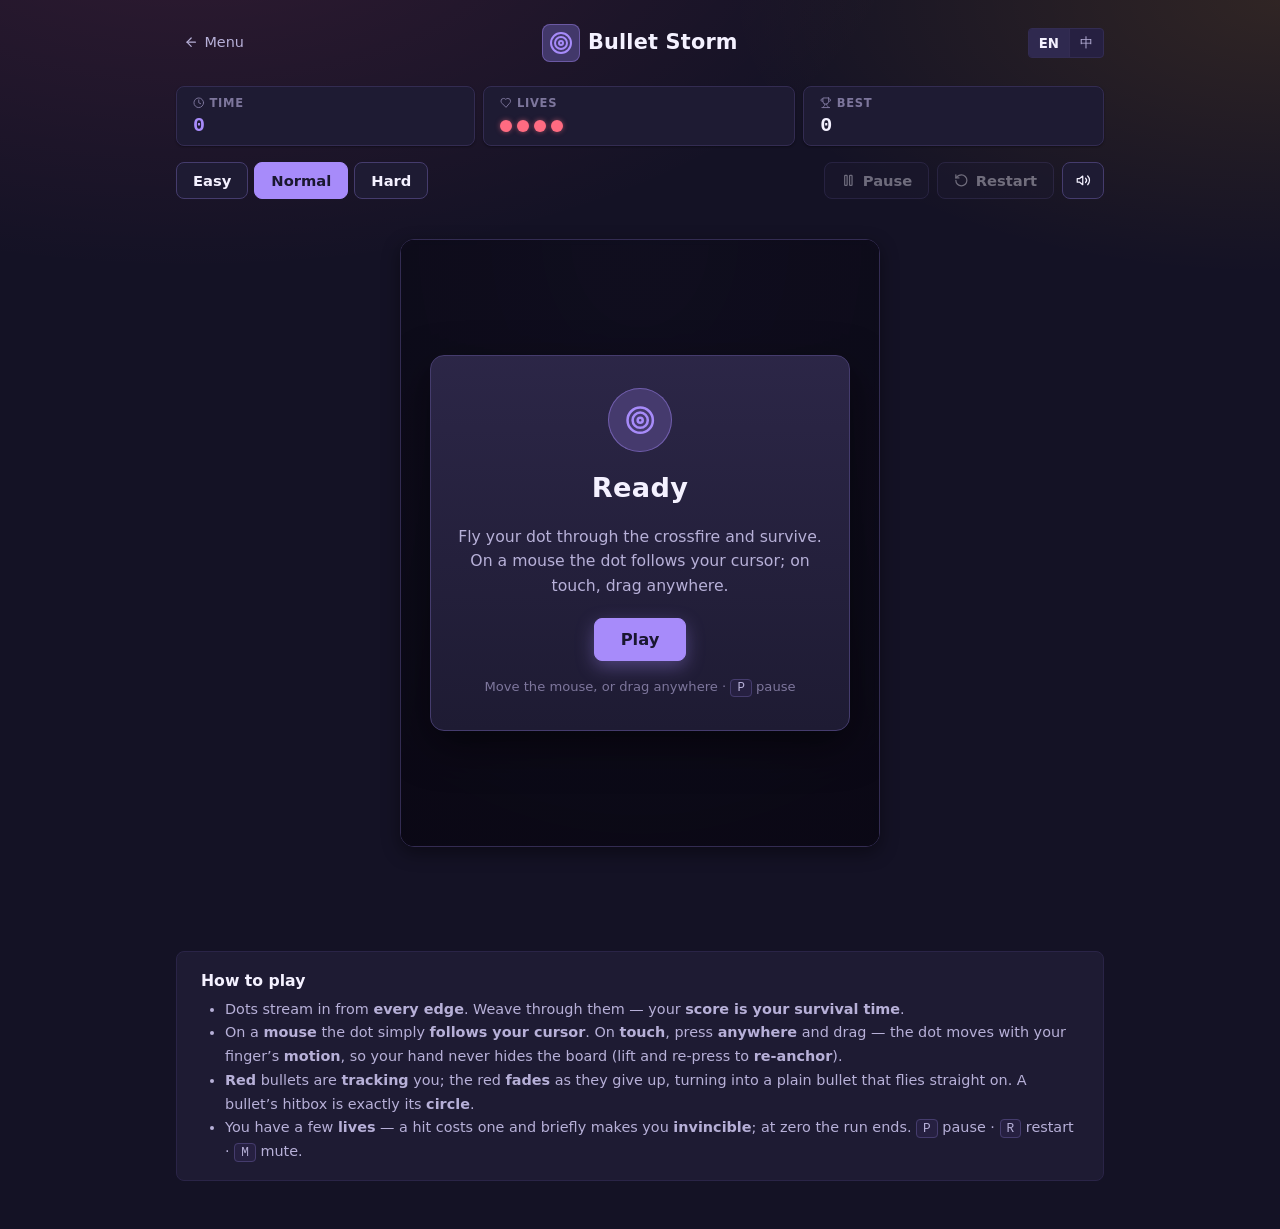
==== games/bullet-storm.html @ 4779331a "Rename games to match display names: ladder-connect -> colour-ladder (files/links; save-key kept for" ====
<!DOCTYPE html>
<html lang="en">
<head>
    <meta charset="UTF-8">
    <meta name="viewport" content="width=device-width, initial-scale=1.0">
    <title>Bullet Storm · Arcade Games</title>
    <link rel="icon" type="image/svg+xml" href="../favicon.svg">
    <link rel="stylesheet" href="../css/common.css">
    <link rel="stylesheet" href="../css/game.css">
    <style>
        body { --game-color: #a78bfa; }
        /* The board is portrait, so cap and centre the stage. */
        .stage-wrap { max-width: 480px; margin: 0 auto; }
        /* A touch-action:none "play zone" around the board: a relative drag can
           start on the board OR in this surrounding margin (so an off-board tap
           never whiffs) without the gesture turning into a page scroll. The rest
           of the page still scrolls normally, so nothing suddenly freezes. */
        .stage-pad { touch-action: none; padding: 24px 16px 80px; }
    </style>
</head>
<body>
    <div class="game-shell">
        <header class="game-topbar">
            <a class="back-link" href="../index.html">
                <span data-icon="arrow-left" aria-hidden="true"></span>
                <span data-i18n="menu">Menu</span>
            </a>
            <div class="game-title">
                <span class="game-icon" data-icon="target" aria-hidden="true"></span>
                <span data-i18n="dotDodgeName">Bullet Storm</span>
            </div>
            <div class="lang-toggle" id="lang-toggle" role="radiogroup" data-i18n-aria-label="language">
                <button type="button" data-lang="en" role="radio" aria-checked="true">EN</button>
                <button type="button" data-lang="zh" role="radio" aria-checked="false">中</button>
            </div>
        </header>

        <div class="hud">
            <div class="hud-stat accent">
                <span class="hud-label"><span data-icon="clock" aria-hidden="true"></span><span data-i18n="time">Time</span></span>
                <span class="hud-value" id="time">0</span>
            </div>
            <div class="hud-stat">
                <span class="hud-label"><span data-icon="heart" aria-hidden="true"></span><span data-i18n="lives">Lives</span></span>
                <span class="hud-value" id="lives">3</span>
            </div>
            <div class="hud-stat">
                <span class="hud-label"><span data-icon="trophy" aria-hidden="true"></span><span data-i18n="best">Best</span></span>
                <span class="hud-value" id="best">0</span>
            </div>
        </div>

        <div class="control-row">
            <div class="seg" id="difficulty-seg" role="radiogroup" data-i18n-aria-label="difficulty">
                <button type="button" class="btn toggle" data-diff="easy" data-i18n="ddEasy">Easy</button>
                <button type="button" class="btn toggle" data-diff="normal" data-i18n="ddNormal">Normal</button>
                <button type="button" class="btn toggle" data-diff="hard" data-i18n="ddHard">Hard</button>
            </div>
            <span class="spacer"></span>
            <div class="control-actions">
                <button class="btn" id="pause-btn" type="button" disabled>
                    <span data-icon="pause" aria-hidden="true"></span>
                    <span data-role="pause-label" data-i18n="pause">Pause</span>
                </button>
                <button class="btn" id="restart-btn" type="button" disabled>
                    <span data-icon="rotate-ccw" aria-hidden="true"></span>
                    <span data-i18n="restart">Restart</span>
                </button>
                <button class="btn btn-icon toggle" id="sound-btn" type="button" aria-pressed="true" data-i18n-title="sound" title="Sound">
                    <span data-role="sound-icon" aria-hidden="true"></span>
                </button>
            </div>
        </div>

        <div class="stage-pad">
        <div class="stage-wrap">
            <canvas class="stage-canvas drag-stage" id="stage" width="600" height="760"
                    role="img" aria-label="Bullet Storm play field"></canvas>
            <div class="overlay" id="overlay" hidden>
                <div class="overlay-card">
                    <span class="overlay-badge" id="overlay-badge" aria-hidden="true"></span>
                    <h2 class="overlay-title" id="overlay-title"></h2>
                    <p class="overlay-message" id="overlay-message"></p>
                    <button class="btn btn-primary overlay-btn" id="overlay-btn" type="button"></button>
                    <p class="overlay-hint" id="overlay-hint"></p>
                </div>
            </div>
        </div>
        </div>

        <section class="game-footer">
            <h4 data-i18n="howToPlay">How to play</h4>
            <ul>
                <li data-i18n="ddHelp1Html">Dots stream in from <strong>every edge</strong>. Weave through them — your <strong>score is your survival time</strong>.</li>
                <li data-i18n="ddHelp2Html">On a <strong>mouse</strong> the dot simply <strong>follows your cursor</strong>. On <strong>touch</strong>, press <strong>anywhere</strong> and drag — the dot moves with your finger's <strong>motion</strong>, so your hand never hides the board (lift and re-press to <strong>re-anchor</strong>).</li>
                <li data-i18n="ddHelp3Html"><strong>Red</strong> bullets are <strong>tracking</strong> you; the red <strong>fades</strong> as they give up, turning into a plain bullet that flies straight on. A bullet's hitbox is exactly its <strong>circle</strong>.</li>
                <li data-i18n="ddHelp4Html">You have a few <strong>lives</strong> — a hit costs one and briefly makes you <strong>invincible</strong>; at zero the run ends. <kbd>P</kbd> pause · <kbd>R</kbd> restart · <kbd>M</kbd> mute.</li>
            </ul>
        </section>
    </div>

    <script src="../js/common.js"></script>
    <script src="../js/games/bullet-storm.js"></script>
</body>
</html>
---- css/common.css ----
/* ================================================================
   Arcade Games — Common theme tokens + Launcher styles
   Arcade-cabinet feel: deep night surfaces, neon accents, playful.
   Sibling project (Puzzle Games) is light; this one is dark on
   purpose so the two collections read as distinct.
   ================================================================ */

:root {
    /* Surfaces */
    --bg-primary: #141225;          /* arcade cabinet night */
    --bg-secondary: #1e1b33;        /* card surface */
    --bg-tertiary: #262041;
    --bg-hover: #2f294f;

    /* Text */
    --text-primary: #f4f1ff;
    --text-secondary: #b7b0d8;
    --text-muted: #7d769c;
    --text-on-accent: #1a1730;

    /* Lines */
    --border-color: #332c52;
    --border-light: #2a2447;
    --border-strong: #453c6d;

    /* Accents */
    --accent-primary: #ffb01f;      /* arcade amber / gold */
    --accent-primary-hover: #ffc65c;
    --accent-secondary: #ff5d8f;    /* neon pink */
    --accent-success: #38e08a;
    --accent-warning: #ffb01f;
    --accent-danger: #ff5470;

    /* Per-game accent (overridden on .game-card.<game>) */
    --game-color: var(--accent-primary);

    /* Spacing */
    --space-xs: 4px;
    --space-sm: 8px;
    --space-md: 16px;
    --space-lg: 24px;
    --space-xl: 32px;
    --space-2xl: 48px;

    /* Radius */
    --radius-sm: 4px;
    --radius-md: 8px;
    --radius-lg: 14px;
    --radius-pill: 999px;

    /* Shadows / glows */
    --shadow-sm: 0 1px 2px rgba(0, 0, 0, 0.35);
    --shadow-md: 0 6px 18px rgba(0, 0, 0, 0.4);
    --shadow-lg: 0 14px 40px rgba(0, 0, 0, 0.5);
    --glow: 0 0 0 1px color-mix(in srgb, var(--game-color) 40%, transparent),
        0 8px 26px color-mix(in srgb, var(--game-color) 30%, transparent);

    /* Type */
    --font-body: -apple-system, BlinkMacSystemFont, "Segoe UI", "Noto Sans TC",
        "Microsoft JhengHei", system-ui, sans-serif;
    --font-display: "Segoe UI", "Noto Sans TC", "Microsoft JhengHei",
        system-ui, sans-serif;
    --font-mono: ui-monospace, SFMono-Regular, Menlo, Consolas, monospace;

    /* Motion */
    --transition-fast: 120ms ease;
    --transition-normal: 220ms ease;
}

/* ----------------------------------------------------------------
   Reset
   ---------------------------------------------------------------- */

*,
*::before,
*::after {
    box-sizing: border-box;
    margin: 0;
    padding: 0;
}

html {
    font-size: 16px;
    -webkit-text-size-adjust: 100%;
}

body {
    font-family: var(--font-body);
    background:
        radial-gradient(1200px 600px at 15% -10%,
            color-mix(in srgb, var(--accent-secondary) 12%, transparent), transparent 60%),
        radial-gradient(1000px 500px at 100% 0%,
            color-mix(in srgb, var(--accent-primary) 12%, transparent), transparent 55%),
        var(--bg-primary);
    background-attachment: fixed;
    color: var(--text-primary);
    line-height: 1.5;
    min-height: 100vh;
    -webkit-font-smoothing: antialiased;
    -moz-osx-font-smoothing: grayscale;
}

a {
    color: var(--accent-primary);
    text-decoration: none;
}

a:hover {
    text-decoration: underline;
}

button {
    font-family: inherit;
    cursor: pointer;
}

/* ----------------------------------------------------------------
   App shell
   ---------------------------------------------------------------- */

.app-shell {
    max-width: 1120px;
    margin: 0 auto;
    padding: var(--space-2xl) var(--space-lg) var(--space-xl);
}

.app-header {
    position: relative;
    text-align: center;
    margin-bottom: var(--space-2xl);
}

/* Language toggle. Mounted in every page's header; small 2-button
   segmented control that flips ArcadeCommon.i18n locale. */
.lang-toggle {
    display: inline-flex;
    border: 1px solid var(--border-color);
    border-radius: var(--radius-sm);
    overflow: hidden;
    background: var(--bg-tertiary);
    font-size: 0.78rem;
    line-height: 1;
}

.app-header .lang-toggle {
    position: absolute;
    top: 0;
    right: 0;
}

.lang-toggle button {
    appearance: none;
    background: transparent;
    border: 0;
    padding: 5px 10px;
    color: var(--text-secondary);
    cursor: pointer;
    font-family: inherit;
    transition: background var(--transition-fast),
        color var(--transition-fast);
}

.lang-toggle button + button {
    border-left: 1px solid var(--border-color);
}

.lang-toggle button:hover {
    background: var(--bg-hover);
    color: var(--text-primary);
}

.lang-toggle button.active {
    background: var(--bg-hover);
    color: var(--text-primary);
    font-weight: 600;
}

.app-title {
    font-family: var(--font-display);
    font-size: 2.6rem;
    font-weight: 800;
    letter-spacing: 0.02em;
    color: var(--text-primary);
    text-shadow: 0 2px 0 rgba(0, 0, 0, 0.35),
        0 0 24px color-mix(in srgb, var(--accent-primary) 45%, transparent);
}

.app-title .title-accent {
    color: var(--accent-primary);
}

.app-subtitle {
    font-size: 1rem;
    color: var(--text-secondary);
    margin-top: var(--space-sm);
}

/* ----------------------------------------------------------------
   Game cards (launcher)
   ---------------------------------------------------------------- */

.games-grid {
    display: grid;
    grid-template-columns: repeat(auto-fit, minmax(280px, 1fr));
    gap: var(--space-lg);
}

.game-card {
    position: relative;
    display: block;
    background: linear-gradient(180deg,
        color-mix(in srgb, var(--game-color) 8%, var(--bg-secondary)),
        var(--bg-secondary));
    border: 1px solid var(--border-color);
    border-radius: var(--radius-lg);
    padding: var(--space-lg);
    box-shadow: var(--shadow-sm);
    color: inherit;
    text-decoration: none;
    transition: transform var(--transition-fast),
        box-shadow var(--transition-fast),
        border-color var(--transition-fast);
    overflow: hidden;
}

.game-card::before {
    content: "";
    position: absolute;
    inset: 0 0 auto 0;
    height: 4px;
    background: var(--game-color);
    opacity: 0.95;
}

.game-card:hover {
    transform: translateY(-3px);
    box-shadow: var(--glow);
    border-color: var(--game-color);
    text-decoration: none;
}

.game-card.coming-soon {
    opacity: 0.7;
    cursor: not-allowed;
    pointer-events: none;
}

.game-card-header {
    display: flex;
    align-items: center;
    gap: var(--space-md);
    margin-bottom: var(--space-sm);
    margin-top: var(--space-xs);
}

/* Inline icons (injected by ArcadeCommon.icons.render). They inherit
   colour via stroke: currentColor and scale with font-size (1em). */
.icon {
    flex: none;
    width: 1em;
    height: 1em;
    vertical-align: -0.125em;
    /* A few Lucide glyphs (e.g. `puzzle`) bleed a hair past the 24×24
       viewBox; inline SVGs clip by default, so opt out to avoid a cropped
       edge. Glyphs that stay inside the box are unaffected. */
    overflow: visible;
}

.game-icon {
    font-size: 1.75rem;
    line-height: 1;
    width: 52px;
    height: 52px;
    display: inline-flex;
    align-items: center;
    justify-content: center;
    border-radius: var(--radius-md);
    background: color-mix(in srgb, var(--game-color) 22%, var(--bg-tertiary));
    color: var(--game-color);
    box-shadow: inset 0 0 0 1px color-mix(in srgb, var(--game-color) 40%, transparent);
}

.game-name {
    font-family: var(--font-display);
    font-size: 1.3rem;
    font-weight: 700;
    color: var(--text-primary);
    letter-spacing: 0.01em;
}

.game-tagline {
    font-size: 0.85rem;
    color: var(--text-secondary);
    margin-top: 2px;
}

.game-card-body {
    color: var(--text-secondary);
    font-size: 0.92rem;
    margin-top: var(--space-sm);
}

.game-card-footer {
    margin-top: var(--space-md);
    display: flex;
    align-items: center;
    justify-content: space-between;
    gap: var(--space-sm);
    font-size: 0.85rem;
    color: var(--text-muted);
}

.game-card-tags {
    display: flex;
    flex-wrap: wrap;
    gap: 6px;
}

.tag {
    display: inline-block;
    padding: 2px var(--space-sm);
    border-radius: var(--radius-pill);
    font-size: 0.72rem;
    background: var(--bg-tertiary);
    color: var(--text-secondary);
    border: 1px solid var(--border-light);
}

.badge {
    display: inline-block;
    padding: 2px var(--space-sm);
    border-radius: var(--radius-pill);
    font-size: 0.75rem;
    font-weight: 700;
    text-transform: uppercase;
    letter-spacing: 0.04em;
    background: var(--bg-tertiary);
    color: var(--text-secondary);
    border: 1px solid var(--border-light);
    white-space: nowrap;
}

.badge.badge-soon {
    background: color-mix(in srgb, var(--accent-warning) 18%, transparent);
    color: var(--accent-warning);
    border-color: color-mix(in srgb, var(--accent-warning) 40%, transparent);
}

.badge.badge-playable {
    background: color-mix(in srgb, var(--accent-success) 18%, transparent);
    color: var(--accent-success);
    border-color: color-mix(in srgb, var(--accent-success) 40%, transparent);
}

.badge.badge-wip {
    background: color-mix(in srgb, var(--accent-warning) 18%, transparent);
    color: var(--accent-warning);
    border-color: color-mix(in srgb, var(--accent-warning) 40%, transparent);
}

/* Per-game accent overrides — must match the `--game-color` declared
   in each per-game HTML so the launcher card and game page agree. */
.game-card.colour-ladder  { --game-color: #5ad0e0; }
.game-card.bullet-storm   { --game-color: #a78bfa; }
/* Neutral slate so the cross-link to the sister collection reads as a
   "different kind" of card, set apart from the colourful game cards —
   mirroring how Puzzle Games marks its Arcade entry. */
.game-card.puzzle-link    { --game-color: #8792a6; }

/* ----------------------------------------------------------------
   Toast (transient bottom-centre notice)
   ---------------------------------------------------------------- */

.toast {
    position: fixed;
    left: 50%;
    bottom: 28px;
    transform: translateX(-50%) translateY(12px);
    background: rgba(10, 8, 20, 0.94);
    color: #fff;
    padding: 10px 18px;
    border-radius: var(--radius-pill);
    font-size: 0.9rem;
    box-shadow: var(--shadow-md);
    border: 1px solid var(--border-strong);
    opacity: 0;
    pointer-events: none;
    transition: opacity 180ms ease, transform 180ms ease;
    z-index: 1000;
    max-width: calc(100vw - 32px);
    text-align: center;
}

.toast.toast-visible {
    opacity: 1;
    transform: translateX(-50%) translateY(0);
}

/* ----------------------------------------------------------------
   Footer
   ---------------------------------------------------------------- */

.app-footer {
    margin-top: var(--space-2xl);
    text-align: center;
    font-size: 0.85rem;
    color: var(--text-muted);
}

/* ----------------------------------------------------------------
   Responsive
   ---------------------------------------------------------------- */

@media (max-width: 600px) {
    .app-shell {
        padding: var(--space-xl) var(--space-md) var(--space-lg);
    }

    .app-title {
        font-size: 2rem;
    }
}
---- css/game.css ----
/* ================================================================
   Arcade Games — Shared game-page UI
   (topbar, HUD, canvas stage, start/pause/over overlay, controls)
   Builds on css/common.css.
   ================================================================ */

/* The HTML `hidden` attribute is normally `display:none` via UA styles,
   but some flex/grid rules below have higher specificity and would
   silently override it. Restore the expected behaviour. */
[hidden] {
    display: none !important;
}

.game-shell {
    max-width: 960px;
    margin: 0 auto;
    padding: var(--space-lg) var(--space-md) var(--space-2xl);
}

/* ----------------------------------------------------------------
   Top bar (Back + title + language)
   ---------------------------------------------------------------- */

.game-topbar {
    display: flex;
    align-items: center;
    justify-content: space-between;
    gap: var(--space-md);
    margin-bottom: var(--space-lg);
}

.back-link {
    display: inline-flex;
    align-items: center;
    gap: 6px;
    padding: var(--space-xs) var(--space-sm);
    color: var(--text-secondary);
    font-size: 0.9rem;
    border-radius: var(--radius-sm);
    transition: background var(--transition-fast),
        color var(--transition-fast);
}

.back-link:hover {
    background: var(--bg-hover);
    color: var(--text-primary);
    text-decoration: none;
}

.game-title {
    display: flex;
    align-items: center;
    gap: var(--space-sm);
    font-family: var(--font-display);
    font-size: 1.3rem;
    font-weight: 700;
    letter-spacing: 0.01em;
}

.game-title .game-icon {
    width: 38px;
    height: 38px;
    font-size: 1.5rem;
    border-radius: var(--radius-md);
    display: inline-flex;
    align-items: center;
    justify-content: center;
    background: color-mix(in srgb, var(--game-color) 22%, var(--bg-tertiary));
    color: var(--game-color);
    box-shadow: inset 0 0 0 1px color-mix(in srgb, var(--game-color) 40%, transparent);
}

/* ----------------------------------------------------------------
   HUD — a row of stat pills (score, best, time, level, …)
   ---------------------------------------------------------------- */

.hud {
    display: flex;
    flex-wrap: wrap;
    align-items: stretch;
    gap: var(--space-sm);
    margin-bottom: var(--space-md);
}

.hud-stat {
    flex: 1 1 auto;
    min-width: 92px;
    display: flex;
    flex-direction: column;
    gap: 2px;
    padding: var(--space-sm) var(--space-md);
    background: var(--bg-secondary);
    border: 1px solid var(--border-color);
    border-radius: var(--radius-md);
    box-shadow: var(--shadow-sm);
}

.hud-stat .hud-label {
    display: inline-flex;
    align-items: center;
    gap: 5px;
    font-size: 0.72rem;
    font-weight: 700;
    text-transform: uppercase;
    letter-spacing: 0.06em;
    color: var(--text-muted);
}

.hud-stat .hud-value {
    font-family: var(--font-mono);
    font-size: 1.25rem;
    font-weight: 700;
    font-variant-numeric: tabular-nums;
    color: var(--text-primary);
    line-height: 1.15;
}

/* Lives shown as pips instead of a number — readable at a glance. */
#lives { display: inline-flex; gap: 5px; align-items: center; min-height: 1.15em; }
.life-pip {
    box-sizing: border-box;
    width: 12px; height: 12px; border-radius: 50%;
    background: #ff6b81;
    box-shadow: 0 0 5px rgba(255, 107, 129, 0.55);
}
.life-pip.lost {
    background: transparent;
    box-shadow: none;
    border: 2px solid rgba(255, 255, 255, 0.25);
}
.hud-stat.danger #lives .life-pip:not(.lost) { background: var(--accent-danger); box-shadow: none; }

/* Emphasis variants so the important stats pop with the game accent. */
.hud-stat.accent .hud-value { color: var(--game-color); }
.hud-stat.danger .hud-value { color: var(--accent-danger); }
.hud-stat.success .hud-value { color: var(--accent-success); }

/* A stat can flash briefly when it changes (e.g. score gain, low time). */
@keyframes hud-flash {
    0%   { transform: scale(1); }
    40%  { transform: scale(1.12); }
    100% { transform: scale(1); }
}
.hud-value.flash {
    animation: hud-flash 320ms ease-out;
}

@keyframes hud-pulse-danger {
    0%, 100% { color: var(--accent-danger); }
    50%      { color: var(--text-primary); }
}
.hud-stat.time-low .hud-value {
    animation: hud-pulse-danger 0.9s ease-in-out infinite;
}

/* ----------------------------------------------------------------
   Controls row (Start / Pause / Restart / Sound / game buttons)
   ---------------------------------------------------------------- */

.control-row {
    display: flex;
    flex-wrap: wrap;
    align-items: center;
    gap: var(--space-sm);
    margin-bottom: var(--space-md);
}

.control-row .spacer {
    flex: 1 1 auto;
}

/* The action buttons (Pause / Restart / Sound) stay grouped so they never
   split across lines mid-group when the row wraps. */
.control-actions {
    display: inline-flex;
    align-items: center;
    gap: var(--space-sm);
}

/* Grouped buttons (e.g. a difficulty selector) inside the control row. */
.seg {
    display: inline-flex;
    flex-wrap: wrap;
    gap: 6px;
}

.btn {
    appearance: none;
    display: inline-flex;
    align-items: center;
    justify-content: center;
    gap: 0.45em;
    border: 1px solid var(--border-strong);
    background: var(--bg-secondary);
    color: var(--text-primary);
    padding: 9px 16px;
    font-size: 0.92rem;
    font-weight: 600;
    border-radius: var(--radius-md);
    cursor: pointer;
    transition: background var(--transition-fast),
        border-color var(--transition-fast),
        color var(--transition-fast),
        transform var(--transition-fast),
        box-shadow var(--transition-fast);
}

.btn:hover {
    background: var(--bg-hover);
    border-color: var(--text-muted);
}

.btn:active {
    transform: translateY(1px);
}

.btn:disabled {
    opacity: 0.4;
    cursor: not-allowed;
}
.btn:disabled:hover {
    background: var(--bg-secondary);
    border-color: var(--border-strong);
}
.btn:disabled:active {
    transform: none;
}

.btn.btn-primary {
    background: var(--game-color, var(--accent-primary));
    border-color: var(--game-color, var(--accent-primary));
    color: var(--text-on-accent);
    box-shadow: 0 6px 18px color-mix(in srgb, var(--game-color) 35%, transparent);
}

.btn.btn-primary:hover {
    filter: brightness(1.06);
    background: var(--game-color, var(--accent-primary));
}

.btn.btn-ghost {
    background: transparent;
    border-color: transparent;
    color: var(--text-secondary);
}

.btn.btn-ghost:hover {
    background: var(--bg-hover);
    color: var(--text-primary);
}

.btn.btn-icon {
    min-width: 42px;
    padding: 9px 11px;
}

/* Toggle buttons (e.g. Sound on/off) show an active state. */
.btn.toggle.active {
    background: var(--game-color, var(--accent-primary));
    border-color: var(--game-color, var(--accent-primary));
    color: var(--text-on-accent);
}

/* "committed" = the value the current run is actually using. When the
   player has staged a different choice (active ≠ committed), the running
   one keeps a faint tint so the pending change is visible — applied on
   the next restart. Mirrors Puzzle Games' segmented control. */
.btn.toggle.committed:not(.active) {
    border-color: var(--game-color, var(--accent-primary));
    color: var(--game-color, var(--accent-primary));
}

/* A subtle "muted" look for the sound button when audio is off. */
.btn.is-muted {
    color: var(--text-muted);
}

/* ----------------------------------------------------------------
   Stage — the canvas + overlay live here
   ---------------------------------------------------------------- */

.stage-wrap {
    position: relative;
    width: 100%;
    background: var(--bg-secondary);
    border: 1px solid var(--border-color);
    border-radius: var(--radius-lg);
    box-shadow: var(--shadow-md);
    overflow: hidden;
    /* The canvas sets its own aspect ratio; this just frames it. */
}

.stage-canvas {
    display: block;
    width: 100%;
    height: auto;
    /* Keeps pointer coordinates predictable on touch. */
    touch-action: manipulation;
    background: #0e0b1a;
}

/* When a game wants full-drag control (no page scroll on the stage). */
.stage-canvas.drag-stage {
    touch-action: none;
}

/* ---- Overlay (start / paused / game-over panels) ---- */

.overlay {
    position: absolute;
    inset: 0;
    display: flex;
    align-items: center;
    justify-content: center;
    padding: var(--space-lg);
    background: radial-gradient(120% 120% at 50% 0%,
        rgba(20, 18, 37, 0.55), rgba(10, 8, 20, 0.86));
    backdrop-filter: blur(3px);
    z-index: 5;
    text-align: center;
    animation: overlay-in 180ms ease-out;
}

@keyframes overlay-in {
    from { opacity: 0; }
    to   { opacity: 1; }
}

.overlay-card {
    max-width: 420px;
    width: 100%;
    display: flex;
    flex-direction: column;
    align-items: center;
    gap: var(--space-md);
    padding: var(--space-xl) var(--space-lg);
    background: linear-gradient(180deg,
        color-mix(in srgb, var(--game-color) 10%, var(--bg-secondary)),
        var(--bg-secondary));
    border: 1px solid var(--border-strong);
    border-radius: var(--radius-lg);
    box-shadow: var(--shadow-lg);
}

.overlay-badge {
    width: 64px;
    height: 64px;
    display: inline-flex;
    align-items: center;
    justify-content: center;
    border-radius: var(--radius-pill);
    font-size: 1.9rem;
    background: color-mix(in srgb, var(--game-color) 24%, var(--bg-tertiary));
    color: var(--game-color);
    box-shadow: inset 0 0 0 1px color-mix(in srgb, var(--game-color) 45%, transparent);
}

.overlay-title {
    font-family: var(--font-display);
    font-size: 1.7rem;
    font-weight: 800;
    letter-spacing: 0.01em;
    color: var(--text-primary);
}

.overlay-message {
    color: var(--text-secondary);
    font-size: 0.98rem;
    line-height: 1.55;
}

.overlay-message strong {
    color: var(--game-color);
}

.overlay-btn {
    margin-top: var(--space-xs);
    font-size: 1.02rem;
    padding: 11px 26px;
}

.overlay-hint {
    font-size: 0.82rem;
    color: var(--text-muted);
}

.overlay-hint kbd {
    font-family: var(--font-mono);
    font-size: 0.78rem;
    padding: 1px 6px;
    border-radius: 4px;
    background: var(--bg-tertiary);
    border: 1px solid var(--border-strong);
    color: var(--text-secondary);
}

/* ----------------------------------------------------------------
   How-to-play footer
   ---------------------------------------------------------------- */

.game-footer {
    margin-top: var(--space-lg);
    padding: var(--space-md) var(--space-lg);
    background: var(--bg-secondary);
    border: 1px solid var(--border-light);
    border-radius: var(--radius-md);
    color: var(--text-secondary);
    font-size: 0.9rem;
    line-height: 1.65;
}

.game-footer h4 {
    color: var(--text-primary);
    font-size: 0.98rem;
    margin-bottom: var(--space-xs);
}

.game-footer ul {
    margin-left: var(--space-lg);
}

.game-footer kbd {
    font-family: var(--font-mono);
    font-size: 0.8rem;
    padding: 1px 6px;
    border-radius: 4px;
    background: var(--bg-tertiary);
    border: 1px solid var(--border-strong);
    color: var(--text-secondary);
}

/* ----------------------------------------------------------------
   Responsive
   ---------------------------------------------------------------- */

@media (max-width: 560px) {
    /* Keep every HUD stat on a single row — equal, shrinkable columns — so a
       long Score/Best value can never push the "Best" pill onto its own line. */
    .hud {
        display: grid;
        grid-auto-flow: column;
        grid-auto-columns: minmax(0, 1fr);
        gap: 6px;
    }
    .hud-stat {
        min-width: 0;
        padding: 6px 7px;
    }
    .hud-stat .hud-label {
        font-size: 0.6rem;
        letter-spacing: 0.03em;
        gap: 3px;
    }
    .hud-stat .hud-value {
        font-size: 0.95rem;
    }
    /* Shrink the life pips so five of them fit a narrow column. */
    #lives { gap: 3px; }
    .life-pip { width: 9px; height: 9px; }

    /* Stack the controls into two tidy rows (difficulty / actions) instead of
       letting individual buttons wrap and break a group apart. */
    .control-row {
        flex-direction: column;
        align-items: stretch;
    }
    .control-row .spacer {
        display: none;
    }
    .seg {
        display: grid;
        grid-template-columns: repeat(3, 1fr);
        width: 100%;
    }
    .control-actions {
        display: flex;
        width: 100%;
    }
    .control-actions > .btn:not(.btn-icon) {
        flex: 1 1 0;
    }

    .overlay-title {
        font-size: 1.4rem;
    }
}
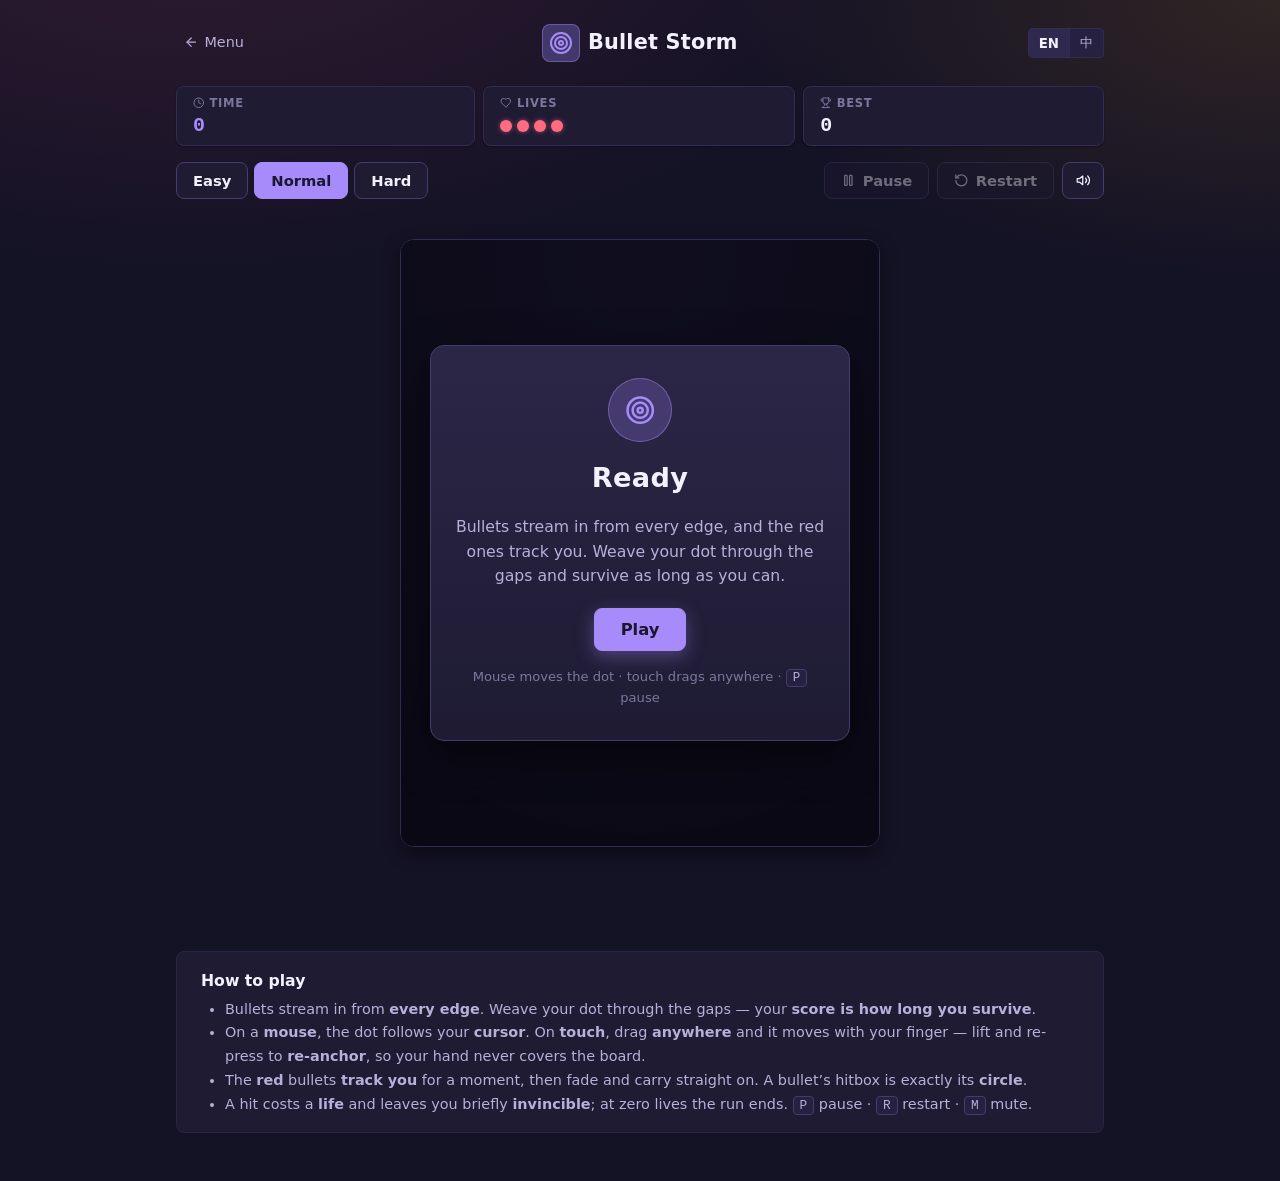
==== commit 6e8ef118: "Bullet Storm: rewrite the three copy spots (launcher card, ready-screen intro/hint, how-to-play) in " ====
--- a/games/bullet-storm.html
+++ b/games/bullet-storm.html
@@ -91,10 +91,10 @@
         <section class="game-footer">
             <h4 data-i18n="howToPlay">How to play</h4>
             <ul>
-                <li data-i18n="ddHelp1Html">Dots stream in from <strong>every edge</strong>. Weave through them — your <strong>score is your survival time</strong>.</li>
-                <li data-i18n="ddHelp2Html">On a <strong>mouse</strong> the dot simply <strong>follows your cursor</strong>. On <strong>touch</strong>, press <strong>anywhere</strong> and drag — the dot moves with your finger's <strong>motion</strong>, so your hand never hides the board (lift and re-press to <strong>re-anchor</strong>).</li>
-                <li data-i18n="ddHelp3Html"><strong>Red</strong> bullets are <strong>tracking</strong> you; the red <strong>fades</strong> as they give up, turning into a plain bullet that flies straight on. A bullet's hitbox is exactly its <strong>circle</strong>.</li>
-                <li data-i18n="ddHelp4Html">You have a few <strong>lives</strong> — a hit costs one and briefly makes you <strong>invincible</strong>; at zero the run ends. <kbd>P</kbd> pause · <kbd>R</kbd> restart · <kbd>M</kbd> mute.</li>
+                <li data-i18n="ddHelp1Html">Bullets stream in from <strong>every edge</strong>. Weave your dot through the gaps — your <strong>score is how long you survive</strong>.</li>
+                <li data-i18n="ddHelp2Html">On a <strong>mouse</strong>, the dot follows your <strong>cursor</strong>. On <strong>touch</strong>, drag <strong>anywhere</strong> and it moves with your finger — lift and re-press to <strong>re-anchor</strong>, so your hand never covers the board.</li>
+                <li data-i18n="ddHelp3Html">The <strong>red</strong> bullets <strong>track you</strong> for a moment, then fade and carry straight on. A bullet's hitbox is exactly its <strong>circle</strong>.</li>
+                <li data-i18n="ddHelp4Html">A hit costs a <strong>life</strong> and leaves you briefly <strong>invincible</strong>; at zero lives the run ends. <kbd>P</kbd> pause · <kbd>R</kbd> restart · <kbd>M</kbd> mute.</li>
             </ul>
         </section>
     </div>
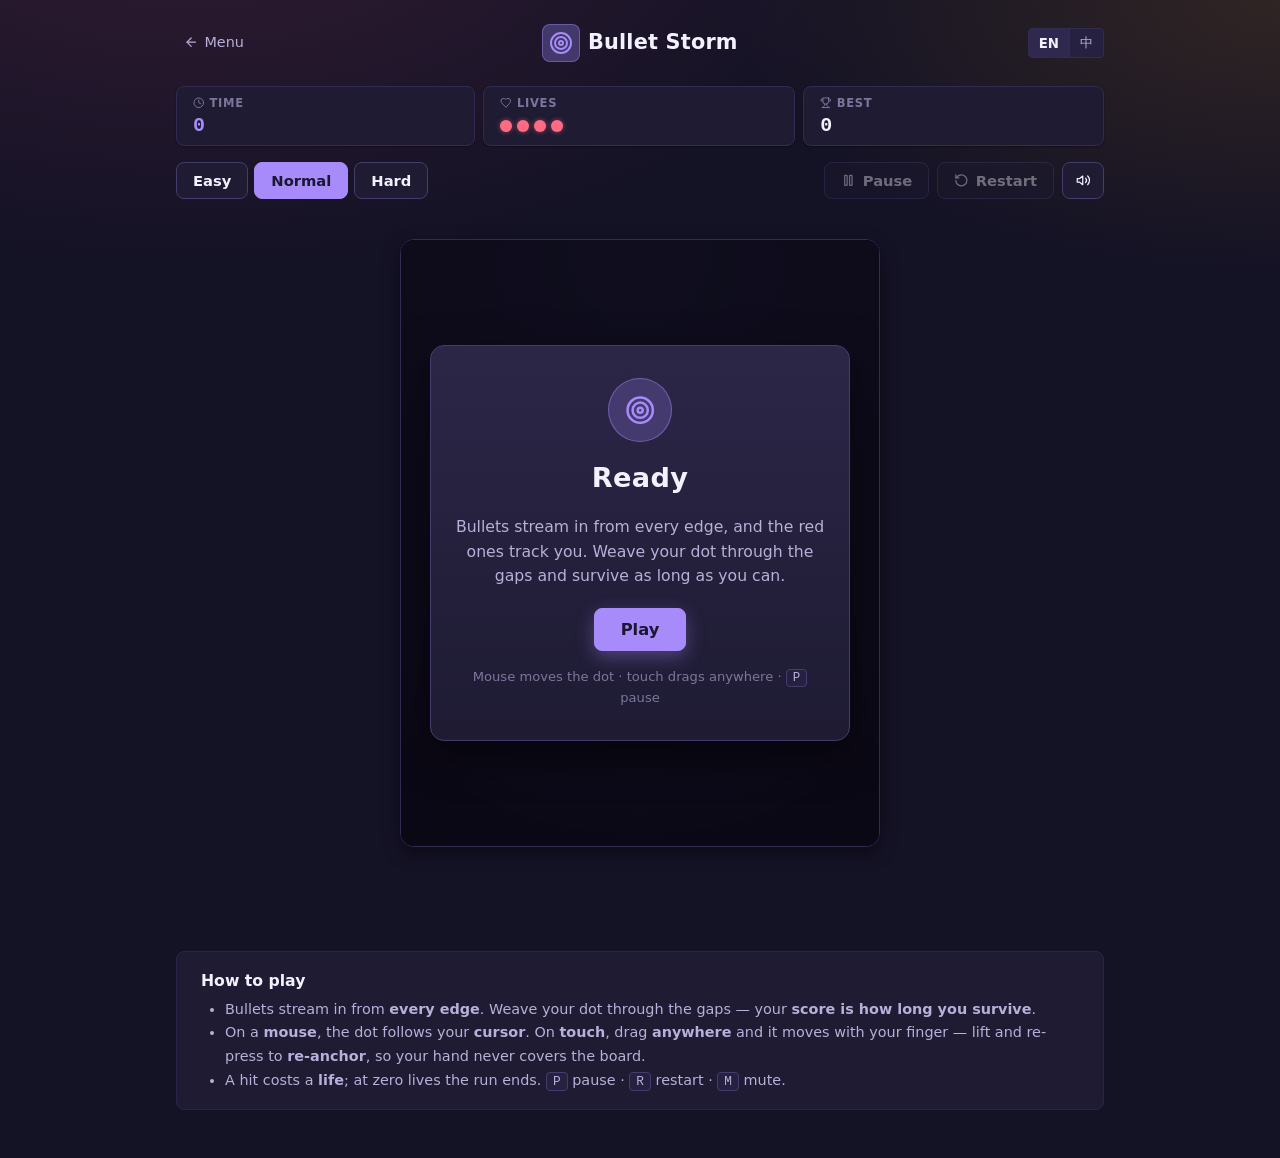
==== commit ff0147cd: "Bullet Storm copy: stop naming the dot (drop 主角 in zh), move the homing mention to the ready screen " ====
--- a/games/bullet-storm.html
+++ b/games/bullet-storm.html
@@ -93,8 +93,7 @@
             <ul>
                 <li data-i18n="ddHelp1Html">Bullets stream in from <strong>every edge</strong>. Weave your dot through the gaps — your <strong>score is how long you survive</strong>.</li>
                 <li data-i18n="ddHelp2Html">On a <strong>mouse</strong>, the dot follows your <strong>cursor</strong>. On <strong>touch</strong>, drag <strong>anywhere</strong> and it moves with your finger — lift and re-press to <strong>re-anchor</strong>, so your hand never covers the board.</li>
-                <li data-i18n="ddHelp3Html">The <strong>red</strong> bullets <strong>track you</strong> for a moment, then fade and carry straight on. A bullet's hitbox is exactly its <strong>circle</strong>.</li>
-                <li data-i18n="ddHelp4Html">A hit costs a <strong>life</strong> and leaves you briefly <strong>invincible</strong>; at zero lives the run ends. <kbd>P</kbd> pause · <kbd>R</kbd> restart · <kbd>M</kbd> mute.</li>
+                <li data-i18n="ddHelp3Html">A hit costs a <strong>life</strong>; at zero lives the run ends. <kbd>P</kbd> pause · <kbd>R</kbd> restart · <kbd>M</kbd> mute.</li>
             </ul>
         </section>
     </div>
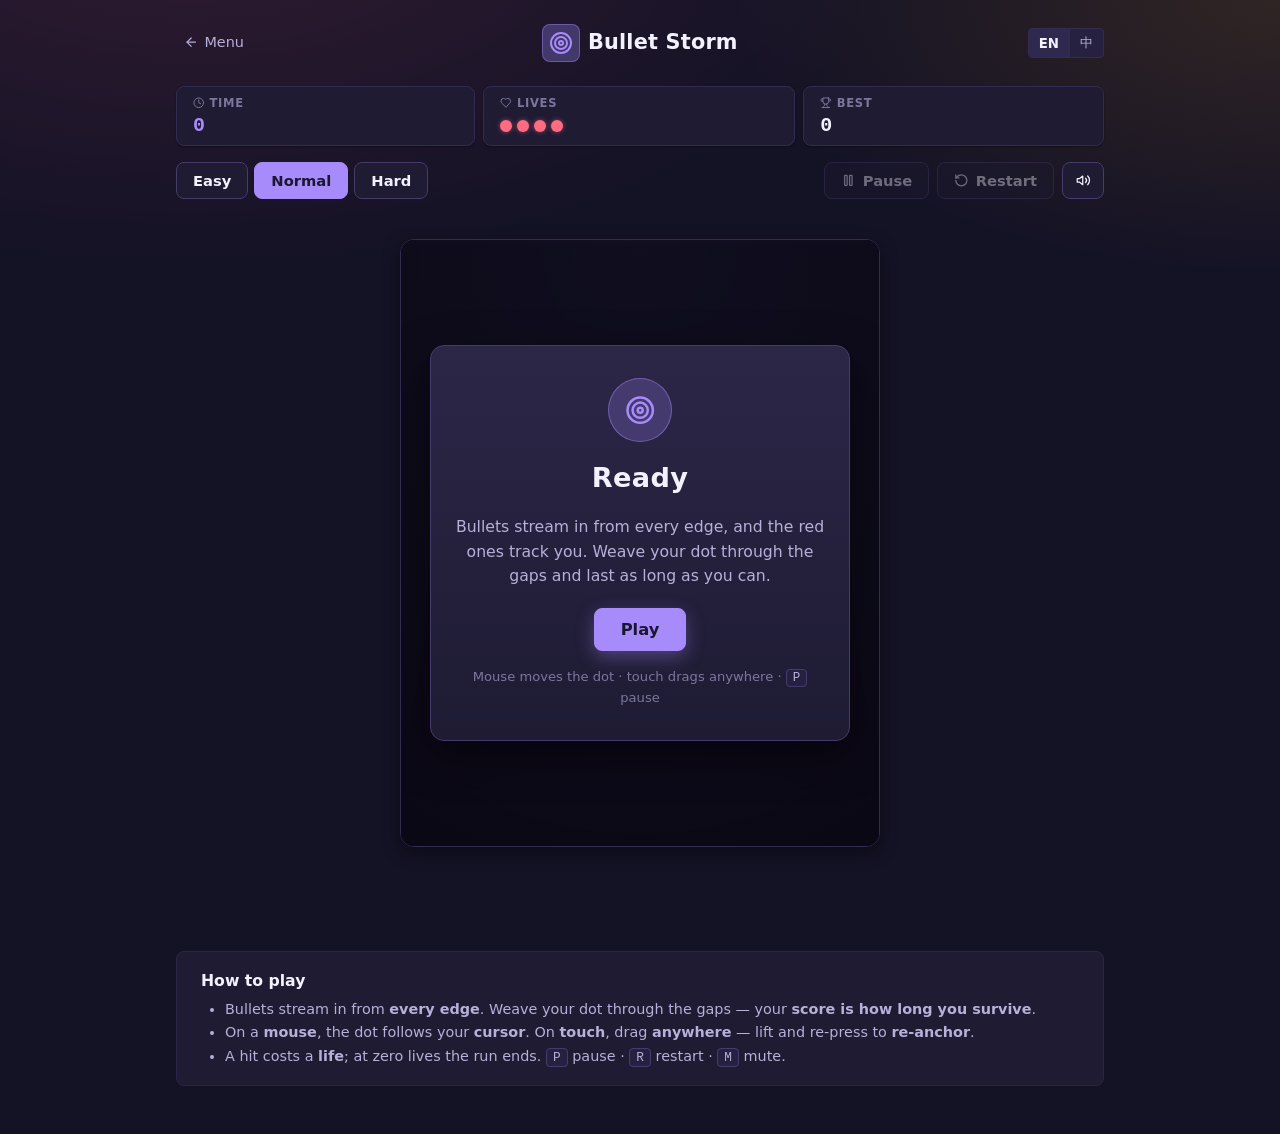
==== commit 6f8dcb0f: "Bullet Storm copy: drop homing mention from launcher card, trim the touch-control line, and match th" ====
--- a/games/bullet-storm.html
+++ b/games/bullet-storm.html
@@ -92,7 +92,7 @@
             <h4 data-i18n="howToPlay">How to play</h4>
             <ul>
                 <li data-i18n="ddHelp1Html">Bullets stream in from <strong>every edge</strong>. Weave your dot through the gaps — your <strong>score is how long you survive</strong>.</li>
-                <li data-i18n="ddHelp2Html">On a <strong>mouse</strong>, the dot follows your <strong>cursor</strong>. On <strong>touch</strong>, drag <strong>anywhere</strong> and it moves with your finger — lift and re-press to <strong>re-anchor</strong>, so your hand never covers the board.</li>
+                <li data-i18n="ddHelp2Html">On a <strong>mouse</strong>, the dot follows your <strong>cursor</strong>. On <strong>touch</strong>, drag <strong>anywhere</strong> — lift and re-press to <strong>re-anchor</strong>.</li>
                 <li data-i18n="ddHelp3Html">A hit costs a <strong>life</strong>; at zero lives the run ends. <kbd>P</kbd> pause · <kbd>R</kbd> restart · <kbd>M</kbd> mute.</li>
             </ul>
         </section>
